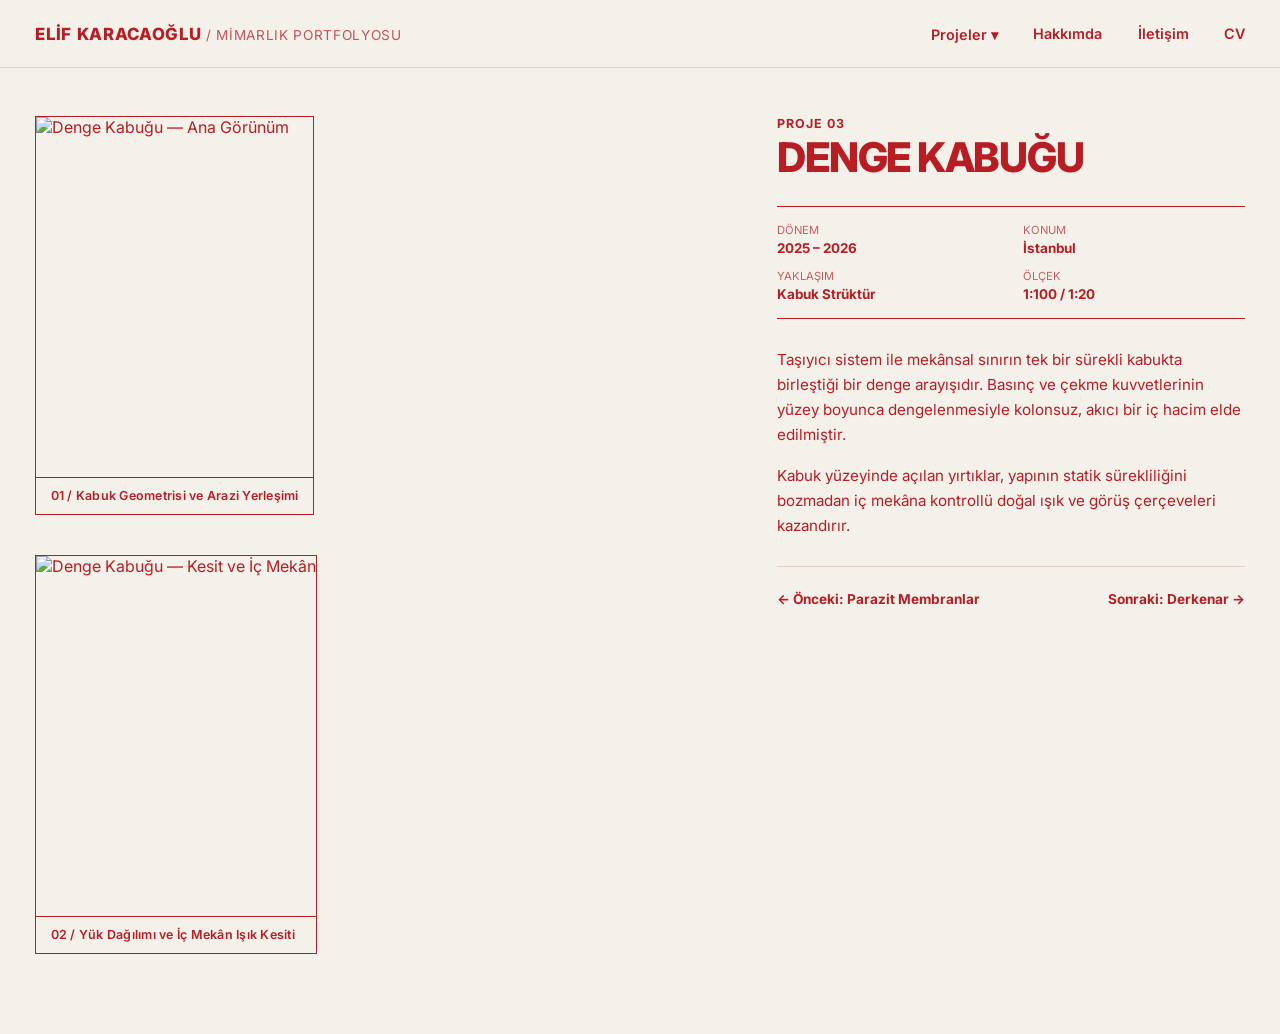
==== denge-kabugu.html @ 8472813e "Add files via upload" ====
<!DOCTYPE html>
<html lang="tr">
<head>
  <meta charset="UTF-8">
  <meta name="viewport" content="width=device-width, initial-scale=1.0">
  <title>03. Denge Kabuğu | Elif Karacaoğlu</title>
  <link rel="preconnect" href="https://fonts.googleapis.com">
  <link rel="preconnect" href="https://fonts.gstatic.com" crossorigin>
  <link href="https://fonts.googleapis.com/css2?family=Inter:wght@400;500;600;700;800&display=swap" rel="stylesheet">
  <link rel="stylesheet" href="styles.css">
</head>
<body>

  <!-- ÜST MENÜ -->
  <header class="top-nav">
    <input type="checkbox" id="menu-toggle" class="menu-toggle">
    <label for="menu-toggle" class="hamburger" aria-label="Menüyü Aç">
      <span></span>
      <span></span>
      <span></span>
    </label>

    <a href="index.html" class="brand-name">ELİF KARACAOĞLU <span class="brand-sub">/ MİMARLIK PORTFOLYOSU</span></a>

    <nav class="nav-links">
      <div class="dropdown">
        <button class="drop-btn">Projeler ▾</button>
        <div class="dropdown-content">
          <a href="eylemleri-bukmek.html">01. Eylemleri Bükmek</a>
          <a href="parazit-membranlar.html">02. Parazit Membranlar</a>
          <a href="denge-kabugu.html" class="active-link">03. Denge Kabuğu</a>
          <a href="derkenar.html">04. Derkenar</a>
        </div>
      </div>
      <a href="index.html#hakkimda">Hakkımda</a>
      <a href="index.html#iletisim">İletişim</a>
      <a href="cv.pdf">CV</a>
    </nav>
  </header>

  <!-- PROJE DETAY ALANI -->
  <main class="project-detail-container">

    <!-- SOL SÜTUN: GÖRSELLER -->
    <section class="detail-gallery">
      <figure class="detail-figure">
        <img src="denge-kabugu.jpg" alt="Denge Kabuğu — Ana Görünüm">
        <figcaption>01 / Kabuk Geometrisi ve Arazi Yerleşimi</figcaption>
      </figure>

      <figure class="detail-figure">
        <img src="denge-kabugu-2.jpg" alt="Denge Kabuğu — Kesit ve İç Mekân">
        <figcaption>02 / Yük Dağılımı ve İç Mekân Işık Kesiti</figcaption>
      </figure>
    </section>

    <!-- SAĞ SÜTUN: PROJE BİLGİSİ -->
    <aside class="detail-info">
      <div>
        <p class="detail-kicker">PROJE 03</p>
        <h1 class="detail-title">DENGE KABUĞU</h1>
      </div>

      <div class="spec-list">
        <div class="spec-item">
          <span>Dönem</span>
          <strong>2025 – 2026</strong>
        </div>
        <div class="spec-item">
          <span>Konum</span>
          <strong>İstanbul</strong>
        </div>
        <div class="spec-item">
          <span>Yaklaşım</span>
          <strong>Kabuk Strüktür</strong>
        </div>
        <div class="spec-item">
          <span>Ölçek</span>
          <strong>1:100 / 1:20</strong>
        </div>
      </div>

      <div class="detail-description">
        <p>
          Taşıyıcı sistem ile mekânsal sınırın tek bir sürekli kabukta birleştiği bir denge arayışıdır. Basınç ve çekme kuvvetlerinin yüzey boyunca dengelenmesiyle kolonsuz, akıcı bir iç hacim elde edilmiştir.
        </p>
        <p>
          Kabuk yüzeyinde açılan yırtıklar, yapının statik sürekliliğini bozmadan iç mekâna kontrollü doğal ışık ve görüş çerçeveleri kazandırır.
        </p>
      </div>

      <div class="detail-nav-footer">
        <a href="parazit-membranlar.html">← Önceki: Parazit Membranlar</a>
        <a href="derkenar.html">Sonraki: Derkenar →</a>
      </div>
    </aside>

  </main>

</body>
</html>
---- styles.css ----
:root {
  --bg-paper: #F4F1EA;                   /* Sıcak kağıt zemini */
  --ink-red: #B81D24;                    /* Monokrom baskı kırmızısı */
  --grid-faint: rgba(184, 29, 36, 0.16); /* Silik arka plan ızgarası */
  --nav-height: 68px;
}

* {
  box-sizing: border-box;
  margin: 0;
  padding: 0;
}

/* =========================================================
   YUMUŞAK KAYDIRMA VE TEMEL SAYFA YAPISI
   ========================================================= */
html {
  scroll-behavior: smooth;
  background-color: var(--bg-paper);
}

body {
  width: 100%;
  overflow-x: hidden;
  background-color: var(--bg-paper);
  color: var(--ink-red);
  font-family: 'Inter', -apple-system, BlinkMacSystemFont, sans-serif;
}

/* =========================================================
   ÜST MENÜ (YAPIŞKAN NAVBAR)
   ========================================================= */
.top-nav {
  height: var(--nav-height);
  width: 100%;
  background-color: var(--bg-paper);
  border-bottom: 1px solid var(--grid-faint);
  padding: 0 2.2rem;
  display: flex;
  align-items: center;
  justify-content: space-between;
  position: sticky;
  top: 0;
  z-index: 30;
}

.brand-name {
  text-decoration: none;
  color: var(--ink-red);
  font-weight: 800;
  font-size: 1.05rem;
  letter-spacing: 0.04em;
}

.brand-sub {
  font-weight: 400;
  font-size: 0.85rem;
  opacity: 0.75;
}

.nav-links {
  display: flex;
  align-items: center;
  gap: 2.2rem;
}

.nav-links a, .drop-btn {
  text-decoration: none;
  color: var(--ink-red);
  font-size: 0.9rem;
  font-weight: 600;
  background: none;
  border: none;
  cursor: pointer;
  font-family: inherit;
  transition: opacity 0.2s ease;
}

.nav-links a:hover, .drop-btn:hover {
  opacity: 0.6;
}

.dropdown {
  position: relative;
  display: inline-block;
}

.dropdown-content {
  display: none;
  position: absolute;
  right: 0;
  top: 100%;
  padding-top: 0.75rem;
  min-width: 220px;
  z-index: 40;
}

.dropdown-content a {
  display: block;
  background-color: var(--bg-paper);
  border: 1px solid var(--ink-red);
  border-bottom: none;
  padding: 0.65rem 0.9rem;
  font-size: 0.82rem;
}

.dropdown-content a:last-child {
  border-bottom: 1px solid var(--ink-red);
}

.dropdown-content a:hover {
  background-color: var(--ink-red);
  color: var(--bg-paper);
  opacity: 1;
}

.dropdown:hover .dropdown-content {
  display: block;
}

.menu-toggle, .hamburger {
  display: none;
}

/* =========================================================
   1. EKRAN: 24x13 TAM EKRAN ÇENGEL BULMACA IZGARA ALANI
   ========================================================= */
.crossword-grid {
  width: 100%;
  height: calc(100vh - var(--nav-height));
  display: grid;
  grid-template-columns: repeat(24, 1fr);
  grid-template-rows: repeat(13, 1fr);
  position: relative;

  background-image:
    linear-gradient(to right, var(--grid-faint) 1px, transparent 1px),
    linear-gradient(to bottom, var(--grid-faint) 1px, transparent 1px);
  background-size: calc(100% / 24) calc(100% / 13);
}

.project-pair {
  display: contents;
  text-decoration: none;
  color: inherit;
}

.word-strip {
  display: grid;
  z-index: 5;
}

/* Başlangıçta harfler gizli, sadece boş bulmaca kutuları görünür */
.letter-cell {
  display: flex;
  align-items: center;
  justify-content: center;
  font-weight: 800;
  font-size: clamp(0.95rem, 1.45vw, 1.55rem);
  color: transparent;
  border: 1px solid rgba(184, 29, 36, 0.35);
  text-transform: uppercase;
  user-select: none;
  transition: background-color 0.25s ease, color 0.25s ease, border-color 0.25s ease;
}

/* Fotoğrafın üzerine gelindiğinde arka plan zeminle aynı kalır, harfler kırmızı görünür */
.image-block:hover + .word-strip .letter-cell {
  background-color: var(--bg-paper);
  color: var(--ink-red);
  border-color: var(--ink-red);
}

/* =========================================================
   NOKTALAŞMIŞ (HALFTONE / RISOGRAPH) KIRMIZI FOTOĞRAF KUTULARI
   ========================================================= */
.image-block {
  border: 1px solid var(--ink-red);
  overflow: hidden;
  background-color: var(--ink-red);
  position: relative;
  z-index: 2;
  transition: background-color 0.35s ease;
}

.img-tag {
  position: absolute;
  top: 0;
  left: 0;
  background-color: var(--bg-paper);
  color: var(--ink-red);
  border-right: 1px solid var(--ink-red);
  border-bottom: 1px solid var(--ink-red);
  padding: 2px 5px;
  font-size: 0.62rem;
  font-weight: 800;
  z-index: 4;
}

.image-block img {
  width: 100%;
  height: 100%;
  object-fit: cover;
  display: block;
  filter: grayscale(100%) contrast(175%) brightness(112%);
  mix-blend-mode: screen;
  transition: filter 0.35s ease, transform 0.4s ease;
}

.image-block::after {
  content: "";
  position: absolute;
  inset: 0;
  pointer-events: none;
  background-image:
    radial-gradient(rgba(244, 241, 234, 0.72) 1px, transparent 1px),
    radial-gradient(rgba(184, 29, 36, 0.35) 1px, transparent 1px);
  background-size: 3px 3px;
  background-position: 0 0, 1.5px 1.5px;
  z-index: 3;
  transition: opacity 0.35s ease;
}

.project-pair:hover .image-block {
  background-color: transparent;
}

.project-pair:hover .image-block img {
  filter: grayscale(0%) contrast(100%) brightness(100%);
  mix-blend-mode: normal;
  transform: scale(1.03);
}

.project-pair:hover .image-block::after {
  opacity: 0;
}

/* =========================================================
   ÇİZİMDEKİ KOORDİNAT YERLEŞİMLERİ (24x13)
   ========================================================= */
.img-eylemler {
  grid-column: 2 / 5;
  grid-row: 8 / 13;
}
.word-eylemler {
  grid-column: 5 / 20;
  grid-row: 9;
  grid-template-columns: repeat(15, 1fr);
}

.img-parazit {
  grid-column: 18 / 21;
  grid-row: 10 / 13;
}
.word-parazit {
  grid-column: 17;
  grid-row: 2 / 11;
  grid-template-rows: repeat(9, 1fr);
}

.img-denge {
  grid-column: 20 / 24;
  grid-row: 4 / 7;
}
.word-denge {
  grid-column: 11 / 22;
  grid-row: 3;
  grid-template-columns: repeat(11, 1fr);
}

.img-derkenar {
  grid-column: 4 / 8;
  grid-row: 3 / 6;
}
.word-derkenar {
  grid-column: 8;
  grid-row: 5 / 13;
  grid-template-rows: repeat(8, 1fr);
}

/* =========================================================
   IZGARA SONRASI BÖLÜMLER: HAKKIMDA VE İLETİŞİM
   ========================================================= */
.editorial-section {
  width: 100%;
  border-top: 1px solid var(--ink-red);
  padding: 5rem 2.2rem;
  scroll-margin-top: var(--nav-height);
}

.section-inner {
  max-width: 1200px;
  margin: 0 auto;
}

.section-header {
  margin-bottom: 3rem;
}

.section-index {
  display: block;
  font-size: 0.75rem;
  font-weight: 700;
  letter-spacing: 0.08em;
  margin-bottom: 0.4rem;
}

.section-header h2 {
  font-size: clamp(2rem, 3.5vw, 3.2rem);
  font-weight: 800;
  letter-spacing: -0.03em;
  line-height: 1;
}

/* Hakkımda 3 Sütunlu Düzen (Sol: Fotoğraf / Orta: Metin / Sağ: Eğitim & Araçlar) */
.about-grid {
  display: grid;
  grid-template-columns: 250px 1.35fr 1fr;
  gap: 3rem;
  align-items: start;
}

.about-photo {
  width: 100%;
  aspect-ratio: 3 / 4;
  border: 1px solid var(--ink-red);
  background-color: var(--ink-red);
  overflow: hidden;
  position: relative;
}

.about-photo img {
  width: 100%;
  height: 100%;
  object-fit: cover;
  display: block;
  filter: grayscale(100%) contrast(135%) brightness(106%);
  mix-blend-mode: screen;
  transition: filter 0.35s ease, mix-blend-mode 0.35s ease;
}

/* Fotoğrafın üzerine gelindiğinde gerçek renklerine döner */
.about-photo:hover {
  background-color: transparent;
}

.about-photo:hover img {
  filter: grayscale(0%) contrast(100%) brightness(100%);
  mix-blend-mode: normal;
}

.about-bio {
  display: flex;
  flex-direction: column;
  gap: 1.25rem;
  font-size: 0.98rem;
  line-height: 1.7;
}

.about-bio .lead-text {
  font-size: 1.2rem;
  font-weight: 600;
  line-height: 1.45;
}

.about-meta {
  display: flex;
  flex-direction: column;
  gap: 2.2rem;
  border-left: 1px solid var(--grid-faint);
  padding-left: 2.5rem;
}

.meta-group h3 {
  font-size: 0.75rem;
  font-weight: 800;
  letter-spacing: 0.08em;
  margin-bottom: 0.65rem;
}

.meta-group p {
  font-size: 0.92rem;
  line-height: 1.55;
}

.tag-list {
  list-style: none;
  display: flex;
  flex-wrap: wrap;
  gap: 0.5rem;
}

.tag-list li {
  border: 1px solid var(--ink-red);
  padding: 0.3rem 0.65rem;
  font-size: 0.78rem;
  font-weight: 600;
}

/* İletişim Bölümü */
.contact-grid {
  display: grid;
  grid-template-columns: 1.4fr 1fr;
  gap: 4rem;
  padding-bottom: 4rem;
}

.contact-statement p {
  font-size: 1.1rem;
  line-height: 1.55;
  max-width: 460px;
  margin-bottom: 1.5rem;
}

.mail-link {
  display: inline-block;
  font-size: clamp(1.2rem, 2.2vw, 1.95rem);
  font-weight: 800;
  color: var(--ink-red);
  text-decoration: none;
  border-bottom: 2px solid var(--ink-red);
  padding-bottom: 0.25rem;
  transition: background-color 0.2s ease, color 0.2s ease;
}

.mail-link:hover {
  background-color: var(--ink-red);
  color: var(--bg-paper);
}

.contact-links {
  display: flex;
  flex-direction: column;
  gap: 2rem;
  border-left: 1px solid var(--grid-faint);
  padding-left: 2.5rem;
}

.social-row {
  display: flex;
  flex-wrap: wrap;
  gap: 1.25rem;
}

.social-row a {
  color: var(--ink-red);
  text-decoration: none;
  font-size: 0.92rem;
  font-weight: 700;
}

.social-row a:hover {
  text-decoration: underline;
}

/* Alt Bilgi ve Yukarı Dönüş Çubuğu */
.bottom-bar {
  border-top: 1px solid var(--grid-faint);
  padding-top: 1.5rem;
  display: flex;
  justify-content: space-between;
  align-items: center;
  font-size: 0.78rem;
  font-weight: 700;
  letter-spacing: 0.04em;
}

.back-to-top {
  color: var(--ink-red);
  text-decoration: none;
  padding: 0.35rem 0.7rem;
  border: 1px solid var(--ink-red);
  transition: background-color 0.2s ease, color 0.2s ease;
}

.back-to-top:hover {
  background-color: var(--ink-red);
  color: var(--bg-paper);
}

/* =========================================================
   PROJE DETAY SAYFASI DÜZENİ (FOTOĞRAF YANINA YAZI)
   ========================================================= */

.project-detail-container {
  max-width: 1360px;
  width: 100%;
  margin: 0 auto;
  padding: 3rem 2.2rem 5rem;
  display: grid;
  grid-template-columns: minmax(0, 1.45fr) 1fr; /* Yatay kaydırmanın taşmasını kesin olarak önler */
  gap: 4rem;
  align-items: start;
}

.detail-gallery {
  display: flex;
  flex-direction: column; /* Kategorileri alt alta dizer */
  gap: 2.5rem;
  width: 100%;
  min-width: 0;
}

/* Her kategori kutusu kendi içinde sağa doğru kaydırılır */
.detail-figure {
  display: inline-grid;
  grid-auto-flow: column;
  grid-template-rows: auto auto;
  column-gap: 0.75rem;
  width: fit-content;
  max-width: 100%; /* Sütun genişliğini aştığı anda yatay kaydırmayı başlatır */
  overflow-x: auto;
  border: 1px solid var(--ink-red);
  background-color: var(--bg-paper);
  scroll-snap-type: x mandatory;
  scrollbar-width: thin;
  scrollbar-color: var(--ink-red) transparent;
}

.detail-figure::-webkit-scrollbar {
  height: 5px;
}

.detail-figure::-webkit-scrollbar-track {
  background: var(--grid-faint);
}

.detail-figure::-webkit-scrollbar-thumb {
  background: var(--ink-red);
}

.detail-figure img {
  grid-row: 1;
  height: 360px;
  width: auto;
  display: block;
  scroll-snap-align: start;
}

.detail-figure figcaption {
  grid-row: 2;
  grid-column: 1 / -1;
  padding: 0.65rem 0.9rem;
  font-size: 0.78rem;
  font-weight: 600;
  border-top: 1px solid var(--ink-red);
  letter-spacing: 0.02em;
}

.detail-info {
  position: sticky;
  top: calc(var(--nav-height) + 3rem);
  display: flex;
  flex-direction: column;
  gap: 1.75rem;
}

.detail-kicker {
  font-size: 0.78rem;
  font-weight: 700;
  letter-spacing: 0.08em;
  text-transform: uppercase;
}

.detail-title {
  font-size: clamp(2rem, 3.2vw, 3rem);
  font-weight: 800;
  line-height: 1.02;
  letter-spacing: -0.03em;
  margin-top: 0.35rem;
}

.spec-list {
  border-top: 1px solid var(--ink-red);
  border-bottom: 1px solid var(--ink-red);
  padding: 1rem 0;
  display: grid;
  grid-template-columns: 1fr 1fr;
  gap: 0.85rem 1.5rem;
  font-size: 0.84rem;
}

.spec-item span {
  display: block;
  font-size: 0.7rem;
  text-transform: uppercase;
  opacity: 0.7;
  margin-bottom: 0.15rem;
}

.detail-description {
  font-size: 0.95rem;
  line-height: 1.65;
  display: flex;
  flex-direction: column;
  gap: 1rem;
}

.detail-nav-footer {
  display: flex;
  justify-content: space-between;
  padding-top: 1.5rem;
  border-top: 1px solid var(--grid-faint);
  font-size: 0.85rem;
  font-weight: 700;
}

.detail-nav-footer a {
  color: var(--ink-red);
  text-decoration: none;
}

.detail-nav-footer a:hover {
  text-decoration: underline;
}

.clue-radio,
.mobile-tap-trigger,
.mobile-open-badge {
  display: none;
}


/* =========================================================
   MOBİL UYUMLULUK (768px ve altı)
   ========================================================= */
@media (max-width: 768px) {
  .top-nav {
    padding: 0 1.25rem;
  }

  .brand-sub {
    display: none;
  }

  .hamburger {
    display: flex;
    flex-direction: column;
    justify-content: space-between;
    width: 24px;
    height: 16px;
    cursor: pointer;
  }

  .hamburger span {
    display: block;
    height: 2px;
    width: 100%;
    background-color: var(--ink-red);
  }

  .nav-links {
    display: none;
    position: absolute;
    top: var(--nav-height);
    left: 0;
    width: 100%;
    background-color: var(--bg-paper);
    border-bottom: 1px solid var(--ink-red);
    flex-direction: column;
    align-items: flex-start;
    padding: 1.25rem;
    gap: 1rem;
  }

  .menu-toggle:checked ~ .nav-links {
    display: flex;

  }

/* Mobil menüde Projeler listesinin sola taşmasını önler ve alta doğru açar */
  .dropdown {
    width: 100%;
  }

  .dropdown-content {
    position: static;
    width: 100%;
    min-width: unset;
    padding-top: 0.6rem;
    padding-left: 0.75rem;
  }

  .dropdown:hover .dropdown-content,
  .dropdown:focus-within .dropdown-content {
    display: block;
  }

 /* MOBİL DİKEY 18x26 ÇENGEL BULMACA DÜZENİ */
  .crossword-grid {
    height: calc(100svh - var(--nav-height));
    min-height: 620px;
    grid-template-columns: repeat(19, 1fr);
    grid-template-rows: repeat(26, 1fr);
    background-size: calc(100% / 19) calc(100% / 26);
  }

.letter-cell {
    font-size: 0.72rem;
  }

  /* Fotoğrafın üzerine oturan ilk dokunma katmanı */
  .mobile-tap-trigger {
    display: block;
    z-index: 10;
    cursor: pointer;
  }

  /* İlk dokunuşta harfleri kırmızı olarak açar */
  .clue-radio:checked + .project-pair .letter-cell {
    background-color: var(--bg-paper);
    color: var(--ink-red);
    border-color: var(--ink-red);
  }

  /* İlk dokunuşta fotoğrafı renklendirir */
  .clue-radio:checked + .project-pair .image-block {
    background-color: transparent;
  }

  .clue-radio:checked + .project-pair .image-block img {
    filter: grayscale(0%) contrast(100%) brightness(100%);
    mix-blend-mode: normal;
  }

  .clue-radio:checked + .project-pair .image-block::after {
    opacity: 0;
  }

  /* İlk dokunuştan sonra koruma katmanını kaldırır ki 2. dokunuşta link açılsın */
  .clue-radio:checked + .project-pair + .mobile-tap-trigger {
    display: none;
  }

  .clue-radio:checked + .project-pair .mobile-open-badge {
    display: block;
    position: absolute;
    bottom: 0;
    right: 0;
    background-color: var(--ink-red);
    color: var(--bg-paper);
    font-size: 0.6rem;
    font-weight: 700;
    padding: 3px 6px;
    z-index: 5;
  }

  /* 01. EYLEMLERİ BÜKMEK */
  .img-eylemler {
    grid-column: 2 / 5;
    grid-row: 17 / 24;
  }
  .word-eylemler {
    grid-column: 2 / 17;
    grid-row: 16;
  }

  /* 02. PARAZİT MEMBRANLAR */
  .img-parazit {
    grid-column: 11 / 18;
    grid-row: 18 / 25;
  }
  .word-parazit {
    grid-column: 14;
    grid-row: 9 / 18;
  }

  /* 03. DENGE KABUĞU */
  .img-denge {
    grid-column: 12 / 18;
    grid-row: 3 / 9;
  }
  .word-denge {
    grid-column: 8 / 19;
    grid-row: 10;
  }

  /* 04. DERKENAR */
  .img-derkenar {
    grid-column: 2 / 7;
    grid-row: 6 / 12;
  }
  .word-derkenar {
    grid-column: 5;
    grid-row: 12 / 20;
  }

  .editorial-section {
    padding: 3.5rem 1.25rem;
  }

  .about-grid,
  .contact-grid,
  .project-detail-container {
    grid-template-columns: 1fr;
    gap: 2.2rem;
  }

  .about-photo {
    max-width: 240px;
  }

  .about-meta,
  .contact-links {
    border-left: none;
    border-top: 1px solid var(--grid-faint);
    padding-left: 0;
    padding-top: 1.75rem;
  }

  .detail-info {
    position: static;
  }


  .detail-figure img {
    height: 280px;
  }

}
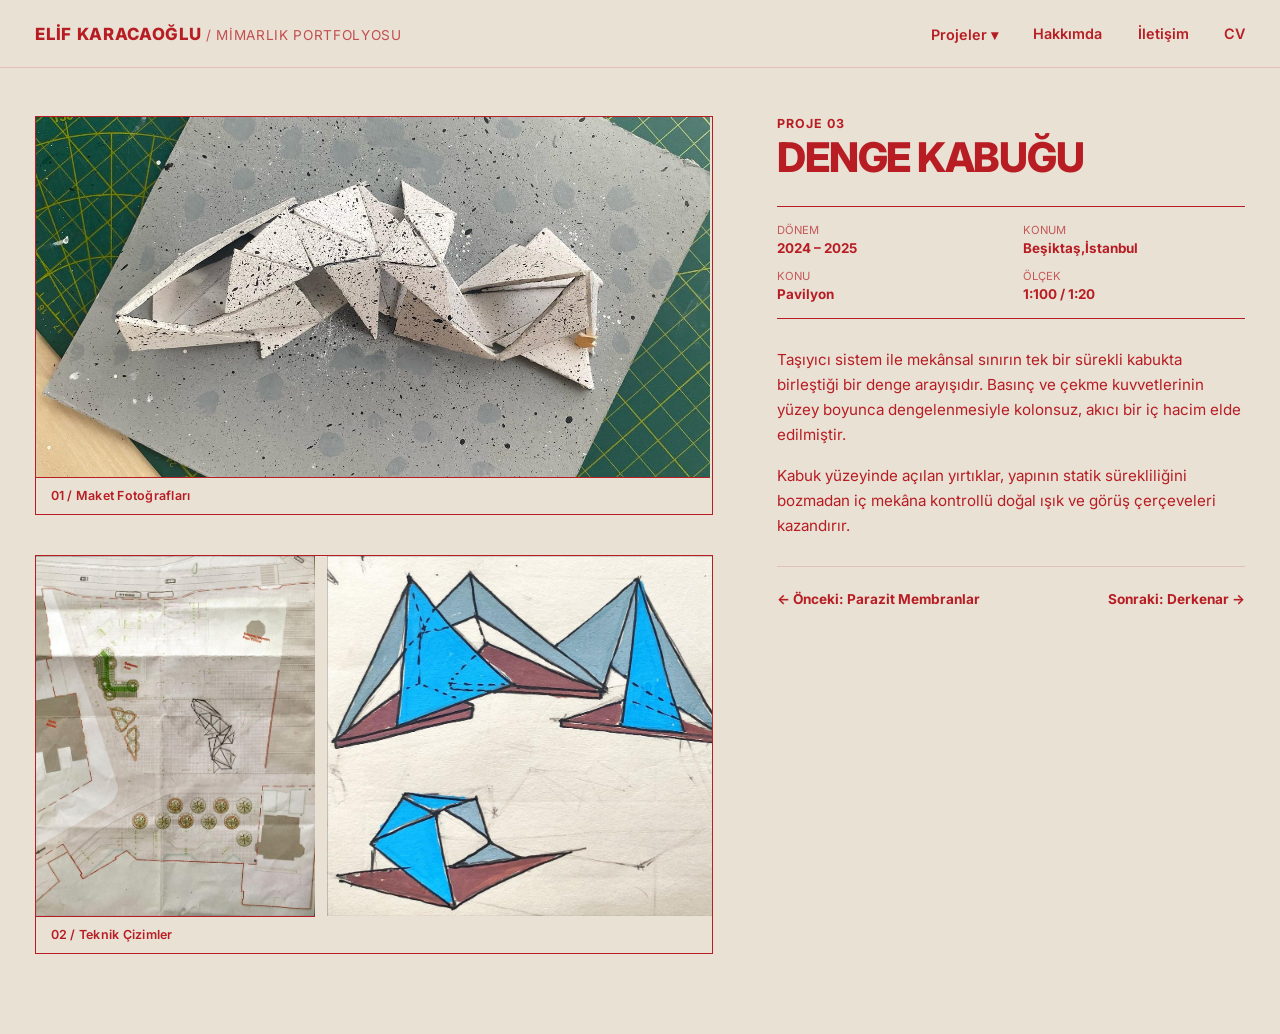
==== commit ab61b09f: "Add files via upload" ====
--- a/denge-kabugu.html
+++ b/denge-kabugu.html
@@ -44,13 +44,19 @@
     <!-- SOL SÜTUN: GÖRSELLER -->
     <section class="detail-gallery">
       <figure class="detail-figure">
-        <img src="denge-kabugu.jpg" alt="Denge Kabuğu — Ana Görünüm">
-        <figcaption>01 / Kabuk Geometrisi ve Arazi Yerleşimi</figcaption>
+        <img src="denge.jpg" alt="Denge Kabuğu — Ana Görünüm">
+        <img src="denge 1.jpg" alt="Denge Kabuğu — Ana Görünüm">
+        <img src="denge maket.jpg" alt="Denge Kabuğu — Ana Görünüm">
+        <figcaption>01 / Maket Fotoğrafları</figcaption>
       </figure>
 
       <figure class="detail-figure">
-        <img src="denge-kabugu-2.jpg" alt="Denge Kabuğu — Kesit ve İç Mekân">
-        <figcaption>02 / Yük Dağılımı ve İç Mekân Işık Kesiti</figcaption>
+        <img src="vaziyet planı.jpg" alt="Denge Kabuğu — Kesit ve İç Mekân">
+        <img src="fikir.jpg" alt="Denge Kabuğu — Kesit ve İç Mekân">
+        <img src="denge görünüş 1.jpg" alt="Denge Kabuğu — Kesit ve İç Mekân">
+        <img src="denge görünüş.jpg" alt="Denge Kabuğu — Kesit ve İç Mekân">
+        
+        <figcaption>02 / Teknik Çizimler</figcaption>
       </figure>
     </section>
 
@@ -64,15 +70,15 @@
       <div class="spec-list">
         <div class="spec-item">
           <span>Dönem</span>
-          <strong>2025 – 2026</strong>
+          <strong>2024 – 2025</strong>
         </div>
         <div class="spec-item">
           <span>Konum</span>
-          <strong>İstanbul</strong>
+          <strong>Beşiktaş,İstanbul</strong>
         </div>
         <div class="spec-item">
-          <span>Yaklaşım</span>
-          <strong>Kabuk Strüktür</strong>
+          <span>Konu</span>
+          <strong>Pavilyon</strong>
         </div>
         <div class="spec-item">
           <span>Ölçek</span>
--- a/styles.css
+++ b/styles.css
@@ -1,5 +1,5 @@
 :root {
-  --bg-paper: #F4F1EA;                   /* Sıcak kağıt zemini */
+  --bg-paper: #e8e1d4;                   /* Sıcak kağıt zemini */
   --ink-red: #B81D24;                    /* Monokrom baskı kırmızısı */
   --grid-faint: rgba(184, 29, 36, 0.16); /* Silik arka plan ızgarası */
   --nav-height: 68px;
@@ -26,6 +26,7 @@
   color: var(--ink-red);
   font-family: 'Inter', -apple-system, BlinkMacSystemFont, sans-serif;
 }
+
 
 /* =========================================================
    ÜST MENÜ (YAPIŞKAN NAVBAR)
@@ -139,6 +140,17 @@
   background-size: calc(100% / 24) calc(100% / 13);
 }
 
+/* Sadece bulmaca alanının altında kalan kağıt noktalaşması */
+.crossword-grid::before {
+  content: "";
+  position: absolute;
+  inset: 0;
+  pointer-events: none;
+  z-index: 1; /* Fotoğrafların (2) ve harf kutularının (5) altında kalır */
+  opacity: 1;
+  background-image: url("data:image/svg+xml,%3Csvg viewBox='0 0 200 200' xmlns='http://www.w3.org/2000/svg'%3E%3Cfilter id='speckle'%3E%3CfeTurbulence type='turbulence' baseFrequency='0.85' numOctaves='2' stitchTiles='stitch'/%3E%3CfeColorMatrix type='matrix' values='0 0 0 0 0.72  0 0 0 0 0.11  0 0 0 0 0.14  8 0 0 0 -5.3'/%3E%3C/filter%3E%3Crect width='100%25' height='100%25' filter='url(%23speckle)'/%3E%3C/svg%3E");
+}
+
 .project-pair {
   display: contents;
   text-decoration: none;
@@ -150,7 +162,6 @@
   z-index: 5;
 }
 
-/* Başlangıçta harfler gizli, sadece boş bulmaca kutuları görünür */
 .letter-cell {
   display: flex;
   align-items: center;
@@ -161,15 +172,48 @@
   border: 1px solid rgba(184, 29, 36, 0.35);
   text-transform: uppercase;
   user-select: none;
-  transition: background-color 0.25s ease, color 0.25s ease, border-color 0.25s ease;
-}
-
-/* Fotoğrafın üzerine gelindiğinde arka plan zeminle aynı kalır, harfler kırmızı görünür */
-.image-block:hover + .word-strip .letter-cell {
+  transition: background-color 0.3s ease, color 0.3s ease, border-color 0.3s ease;
+  transition-delay: 0s;
+}
+
+.image-block:hover + .word-strip .letter-cell,
+.clue-radio:checked + .project-pair .word-strip .letter-cell {
   background-color: var(--bg-paper);
   color: var(--ink-red);
   border-color: var(--ink-red);
 }
+
+/* 0.07s aralıklarla daha yavaş ve akıcı sıralı açılış */
+.image-block:hover + .word-strip .letter-cell:nth-child(1),
+.clue-radio:checked + .project-pair .letter-cell:nth-child(1)  { transition-delay: 0.00s; }
+.image-block:hover + .word-strip .letter-cell:nth-child(2),
+.clue-radio:checked + .project-pair .letter-cell:nth-child(2)  { transition-delay: 0.07s; }
+.image-block:hover + .word-strip .letter-cell:nth-child(3),
+.clue-radio:checked + .project-pair .letter-cell:nth-child(3)  { transition-delay: 0.14s; }
+.image-block:hover + .word-strip .letter-cell:nth-child(4),
+.clue-radio:checked + .project-pair .letter-cell:nth-child(4)  { transition-delay: 0.21s; }
+.image-block:hover + .word-strip .letter-cell:nth-child(5),
+.clue-radio:checked + .project-pair .letter-cell:nth-child(5)  { transition-delay: 0.28s; }
+.image-block:hover + .word-strip .letter-cell:nth-child(6),
+.clue-radio:checked + .project-pair .letter-cell:nth-child(6)  { transition-delay: 0.35s; }
+.image-block:hover + .word-strip .letter-cell:nth-child(7),
+.clue-radio:checked + .project-pair .letter-cell:nth-child(7)  { transition-delay: 0.42s; }
+.image-block:hover + .word-strip .letter-cell:nth-child(8),
+.clue-radio:checked + .project-pair .letter-cell:nth-child(8)  { transition-delay: 0.49s; }
+.image-block:hover + .word-strip .letter-cell:nth-child(9),
+.clue-radio:checked + .project-pair .letter-cell:nth-child(9)  { transition-delay: 0.56s; }
+.image-block:hover + .word-strip .letter-cell:nth-child(10),
+.clue-radio:checked + .project-pair .letter-cell:nth-child(10) { transition-delay: 0.63s; }
+.image-block:hover + .word-strip .letter-cell:nth-child(11),
+.clue-radio:checked + .project-pair .letter-cell:nth-child(11) { transition-delay: 0.70s; }
+.image-block:hover + .word-strip .letter-cell:nth-child(12),
+.clue-radio:checked + .project-pair .letter-cell:nth-child(12) { transition-delay: 0.77s; }
+.image-block:hover + .word-strip .letter-cell:nth-child(13),
+.clue-radio:checked + .project-pair .letter-cell:nth-child(13) { transition-delay: 0.84s; }
+.image-block:hover + .word-strip .letter-cell:nth-child(14),
+.clue-radio:checked + .project-pair .letter-cell:nth-child(14) { transition-delay: 0.91s; }
+.image-block:hover + .word-strip .letter-cell:nth-child(15),
+.clue-radio:checked + .project-pair .letter-cell:nth-child(15) { transition-delay: 0.98s; }
 
 /* =========================================================
    NOKTALAŞMIŞ (HALFTONE / RISOGRAPH) KIRMIZI FOTOĞRAF KUTULARI
